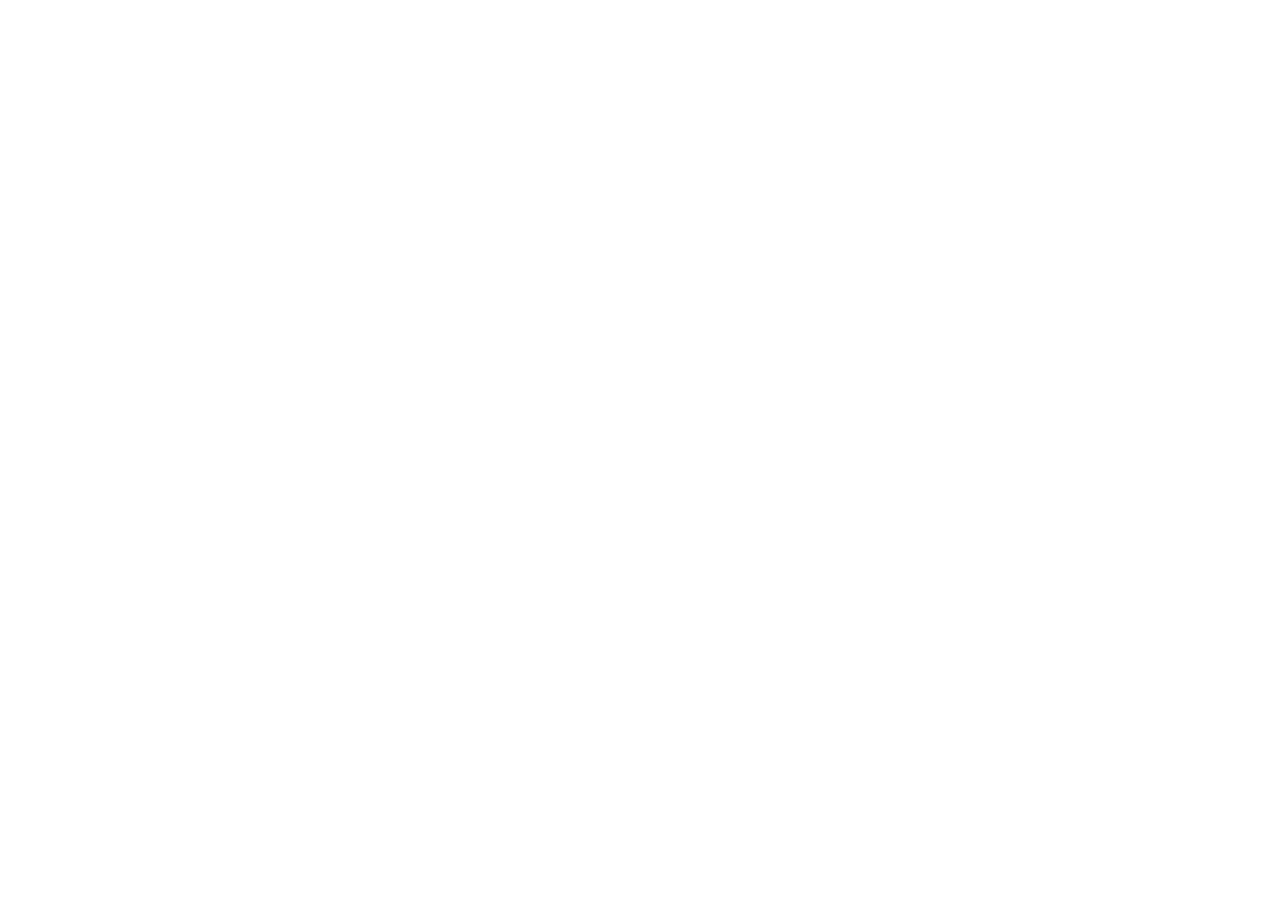
==== src/html/template.html @ 512ae0ca "Initial commit" ====
<!DOCTYPE html>
<html lang="en">
<head>
    <meta charset="UTF-8">
    <meta name="viewport" content="width=device-width, initial-scale=1.0">
    <title>ProjectName</title>
</head>
<body>
</body>
</html>
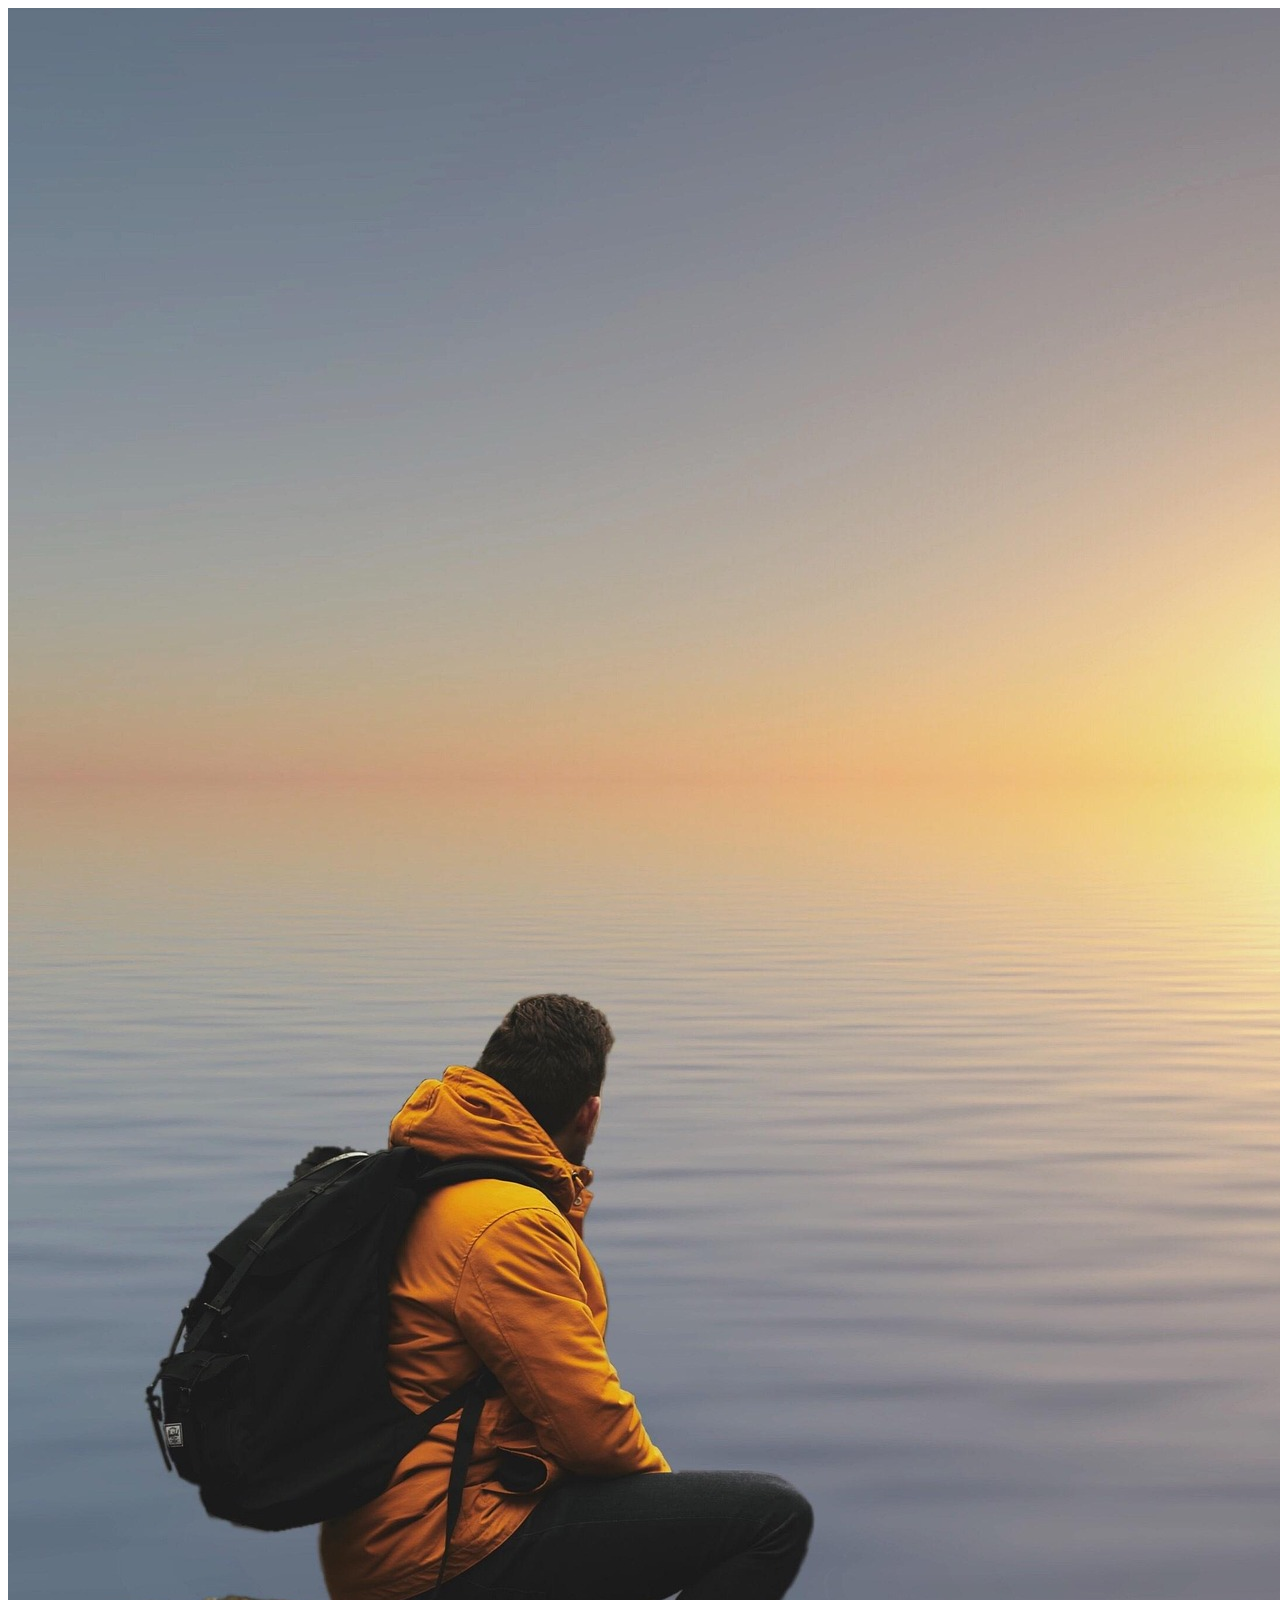
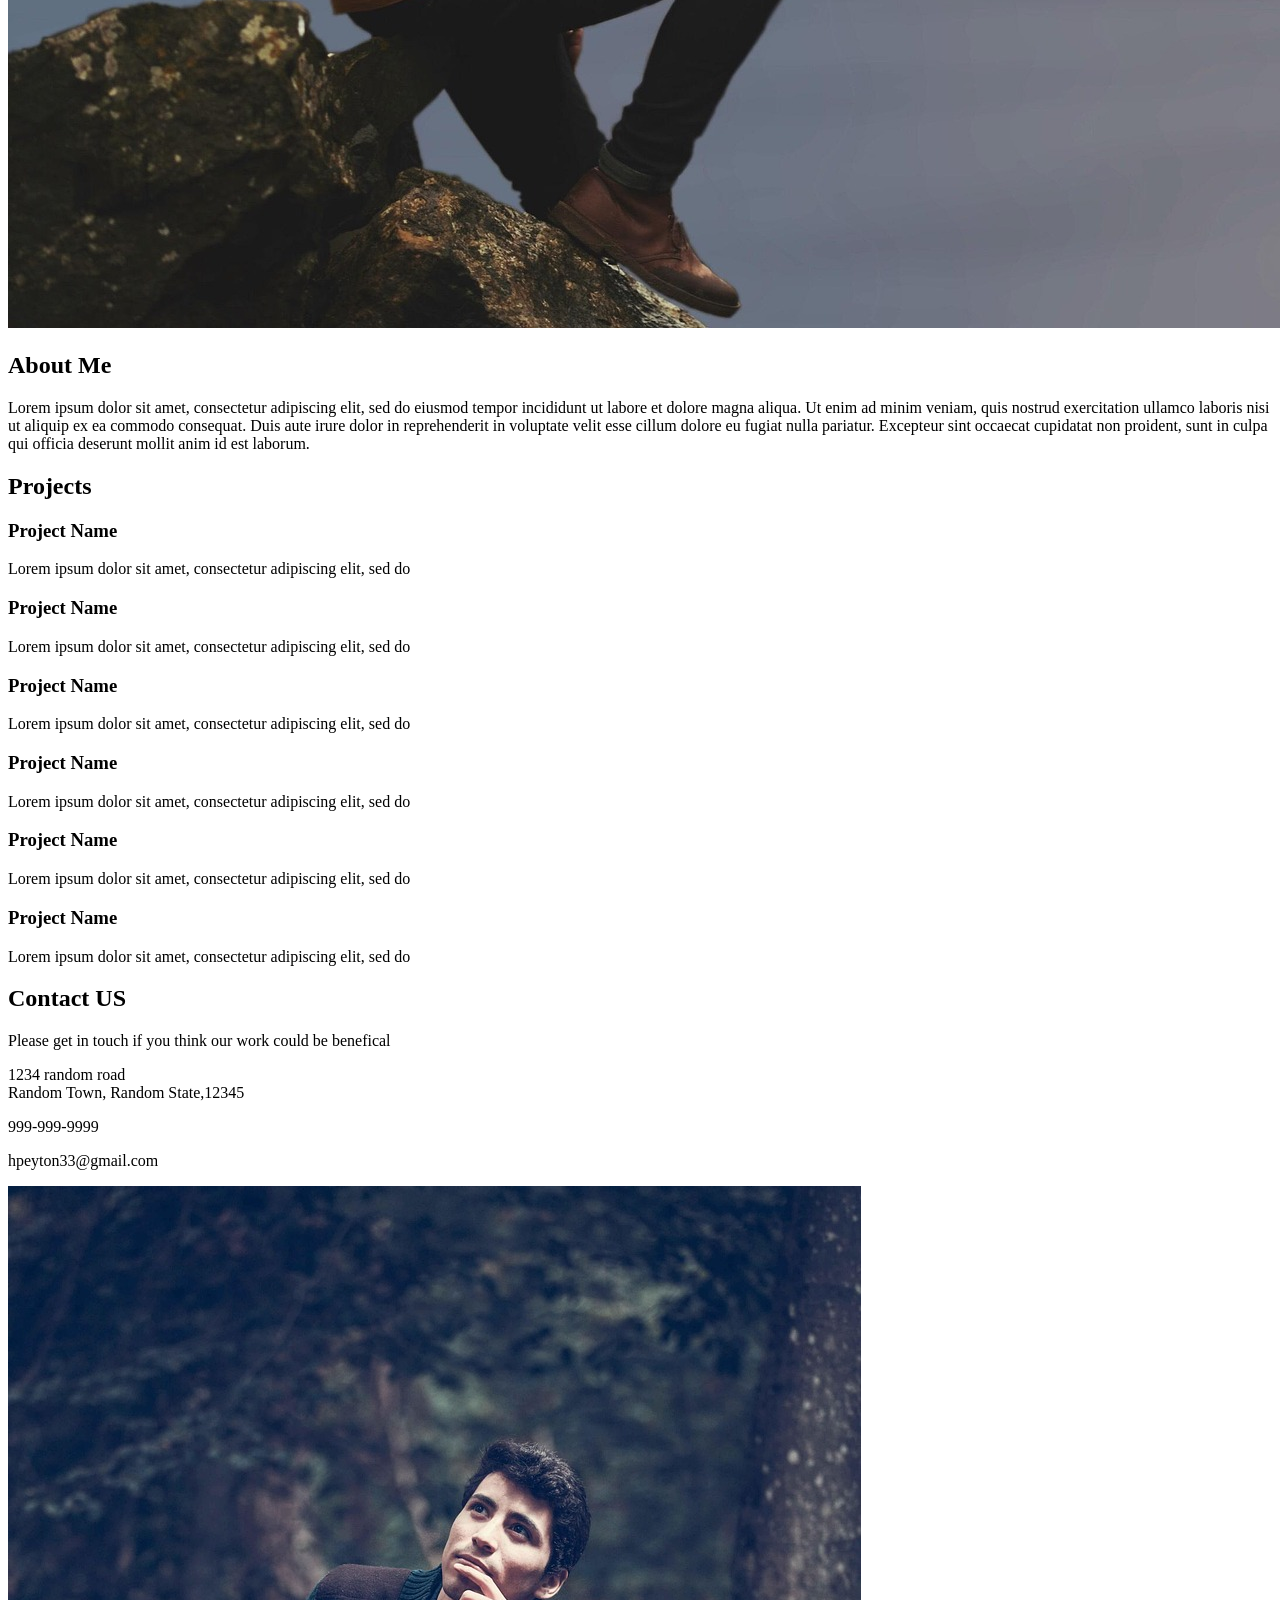
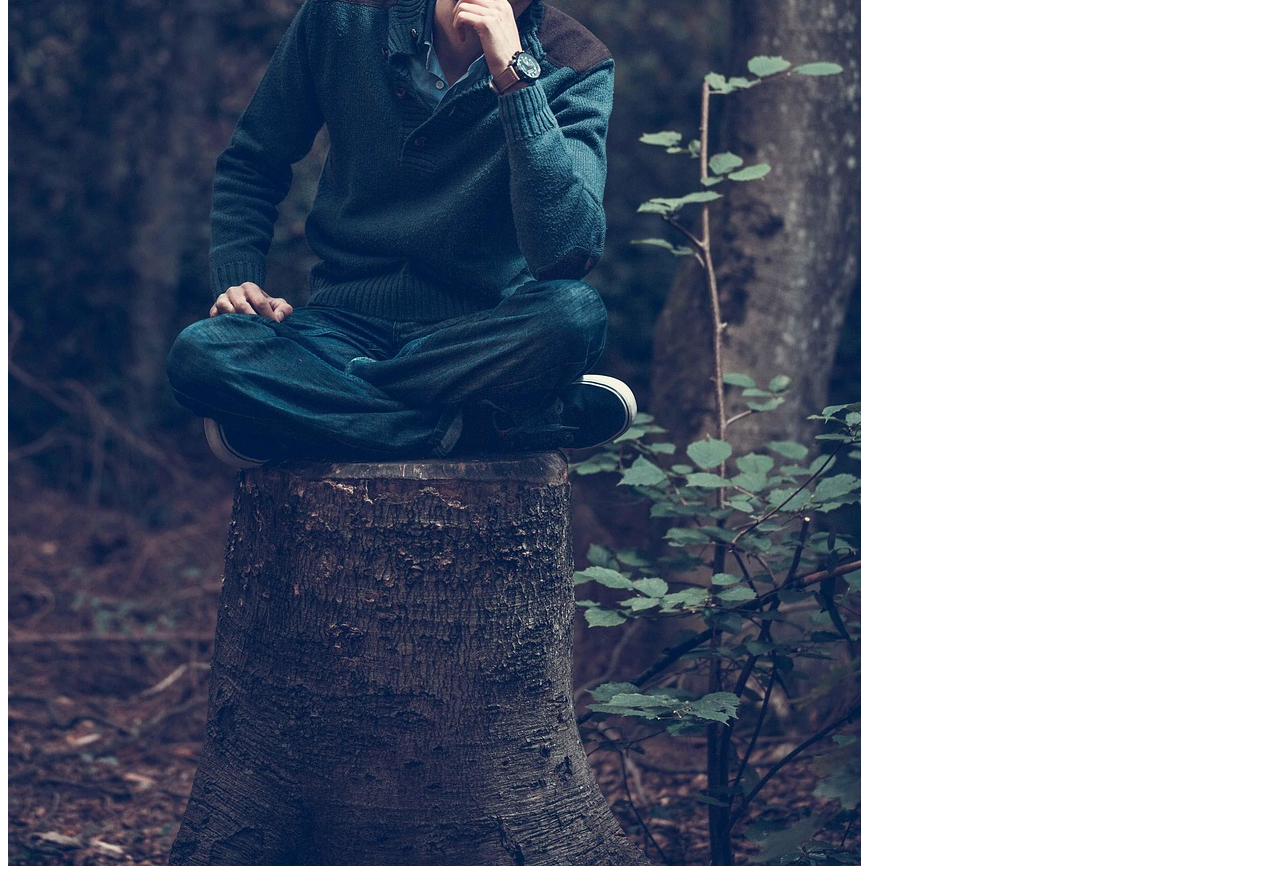
==== commit 80cdfd2f: "desktop layout and styleing" ====
--- a/src/html/template.html
+++ b/src/html/template.html
@@ -3,8 +3,108 @@
 <head>
     <meta charset="UTF-8">
     <meta name="viewport" content="width=device-width, initial-scale=1.0">
-    <title>ProjectName</title>
+    <title>Mock Portolio</title>
 </head>
 <body>
+    <header>
+        <picture>
+             <source media="(max-width:650px)" srcset="../images/3205123-ocean-1919639_640.jpg">
+            <source media="(max-width:1050px)" srcset="../images/3205123-ocean-1919639_1280.jpg">
+            <img src="../images/3205123-ocean-1919639_1920.jpg" alt="Flowers"> 
+        </picture>
+        <div>
+            <h2>About Me</h2>
+            <p>Lorem ipsum dolor sit amet, consectetur adipiscing elit, sed do eiusmod tempor incididunt ut labore et dolore magna aliqua. 
+            Ut enim ad minim veniam, quis nostrud exercitation ullamco laboris nisi ut aliquip ex ea commodo consequat. Duis aute irure dolor in reprehenderit in voluptate velit esse cillum dolore eu fugiat nulla pariatur. Excepteur sint occaecat cupidatat non proident, sunt in culpa qui officia deserunt mollit anim id est laborum.</p>
+            <div class="icon-holder">
+                <i class="devicon-github-original colored" id="github"></i>
+                <i class="devicon-twitter-original" id="twitter"></i>
+                <i class="devicon-linkedin-plain" id="linkedin"></i>
+            </div>
+        </div>
+    </header>
+    <main>
+
+            <h2>Projects</h2>
+            <section>    
+            <section class="card one">
+                <div class="background"></div>
+                <div class="card-bottom">
+            <div class="card-name">
+                <h3>Project Name</h3>
+                <i class="devicon-github-original colored"></i><i class="open-new"></i></div>
+            <p class="cardtext">Lorem ipsum dolor sit amet, consectetur adipiscing elit, sed do</p>
+                </div>
+            </section>
+            <section class="card two">
+                <div class="background"></div>
+                <div>
+            <div class="card-name">
+                <h3>Project Name</h3>
+                <i class="devicon-github-original colored"></i><i class="open-new"></i></div>
+            <p class="cardtext">Lorem ipsum dolor sit amet, consectetur adipiscing elit, sed do</p>
+                </div>
+            </section>
+            <section class="card three">
+                <div class="background"></div>
+                <div>
+            <div class="card-name">
+                <h3>Project Name</h3>
+                <i class="devicon-github-original colored"></i><i class="open-new"></i></div>
+            <p class="cardtext">Lorem ipsum dolor sit amet, consectetur adipiscing elit, sed do</p>
+                </div>
+            </section>
+            <section class="card four">
+                <div class="background"></div>
+                <div>
+            <div class="card-name">
+                <h3>Project Name</h3>
+                <i class="devicon-github-original colored"></i><i class="open-new"></i></div>
+            <p class="cardtext">Lorem ipsum dolor sit amet, consectetur adipiscing elit, sed do</p>
+                </div>
+            </section>
+            <section class="card five">
+                <div class="background"></div>
+                <div>
+            <div class="card-name">
+                <h3>Project Name</h3>
+                <i class="devicon-github-original colored"></i><i class="open-new"></i></div>
+            <p class="cardtext">Lorem ipsum dolor sit amet, consectetur adipiscing elit, sed do</p>
+                </div>
+            </section>
+            <section class="card six">
+                <div class="background"></div>
+                <div>
+            <div class="card-name">
+                <h3>Project Name</h3>
+                <i class="devicon-github-original colored"></i><i class="open-new"></i></div>
+            <p class="cardtext">Lorem ipsum dolor sit amet, consectetur adipiscing elit, sed do</p>
+                </div>
+            </section>
+            </section>
+    </main>
+    <footer>
+    <section>
+        <h2>Contact US</h2>
+        <p>Please get in touch if you think our work could be benefical</p>
+        <p>1234 random road <br>
+        Random Town, Random State,12345 <br>
+        </p>
+        <div class="phone-email-holder">
+            <div class="phone-holder"><i class="phone-icon"></i><p>999-999-9999</p></div>
+            <div class="email-holder"><i class="email-icon"></i><p>hpeyton33@gmail.com</p></div>
+        </div>
+        <div class="icon-holder-footer">
+                <i class="devicon-github-original colored" id="github"></i>
+                <i class="devicon-twitter-original" id="twitter"></i>
+                <i class="devicon-linkedin-plain" id="linkedin"></i>
+        </div>
+    </section>
+    <picture class="contact-us-picture">
+         <source media="(max-width:640px)" srcset="../images/carlosalvarenga-man-1276384_640.jpg">
+         <source media="(max-width:1280px)" srcset="../images/carlosalvarenga-man-1276384_1280.jpg">
+         <img class="contact-us-image" src="../images/carlosalvarenga-man-1276384_1280.jpg" alt="picture of a man thinking"> 
+    </picture>
+    </footer>
 </body>
 </html>
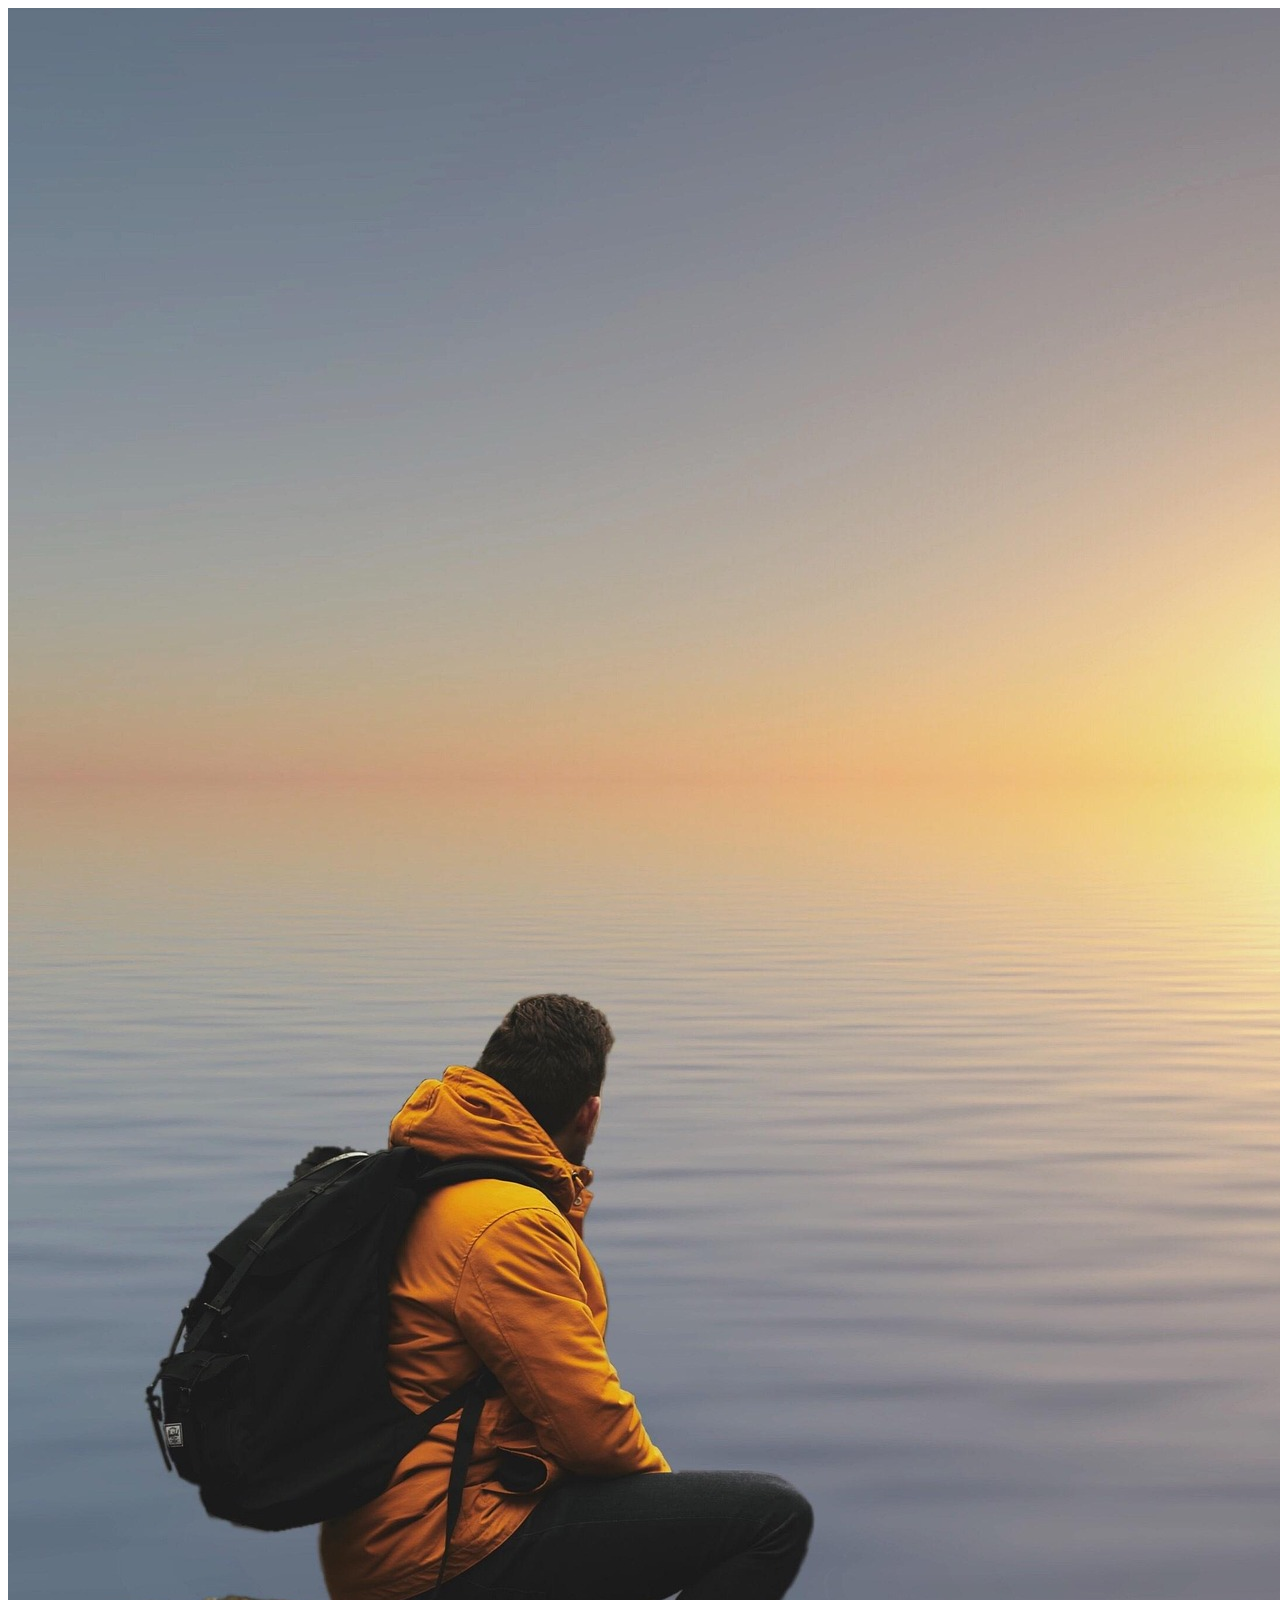
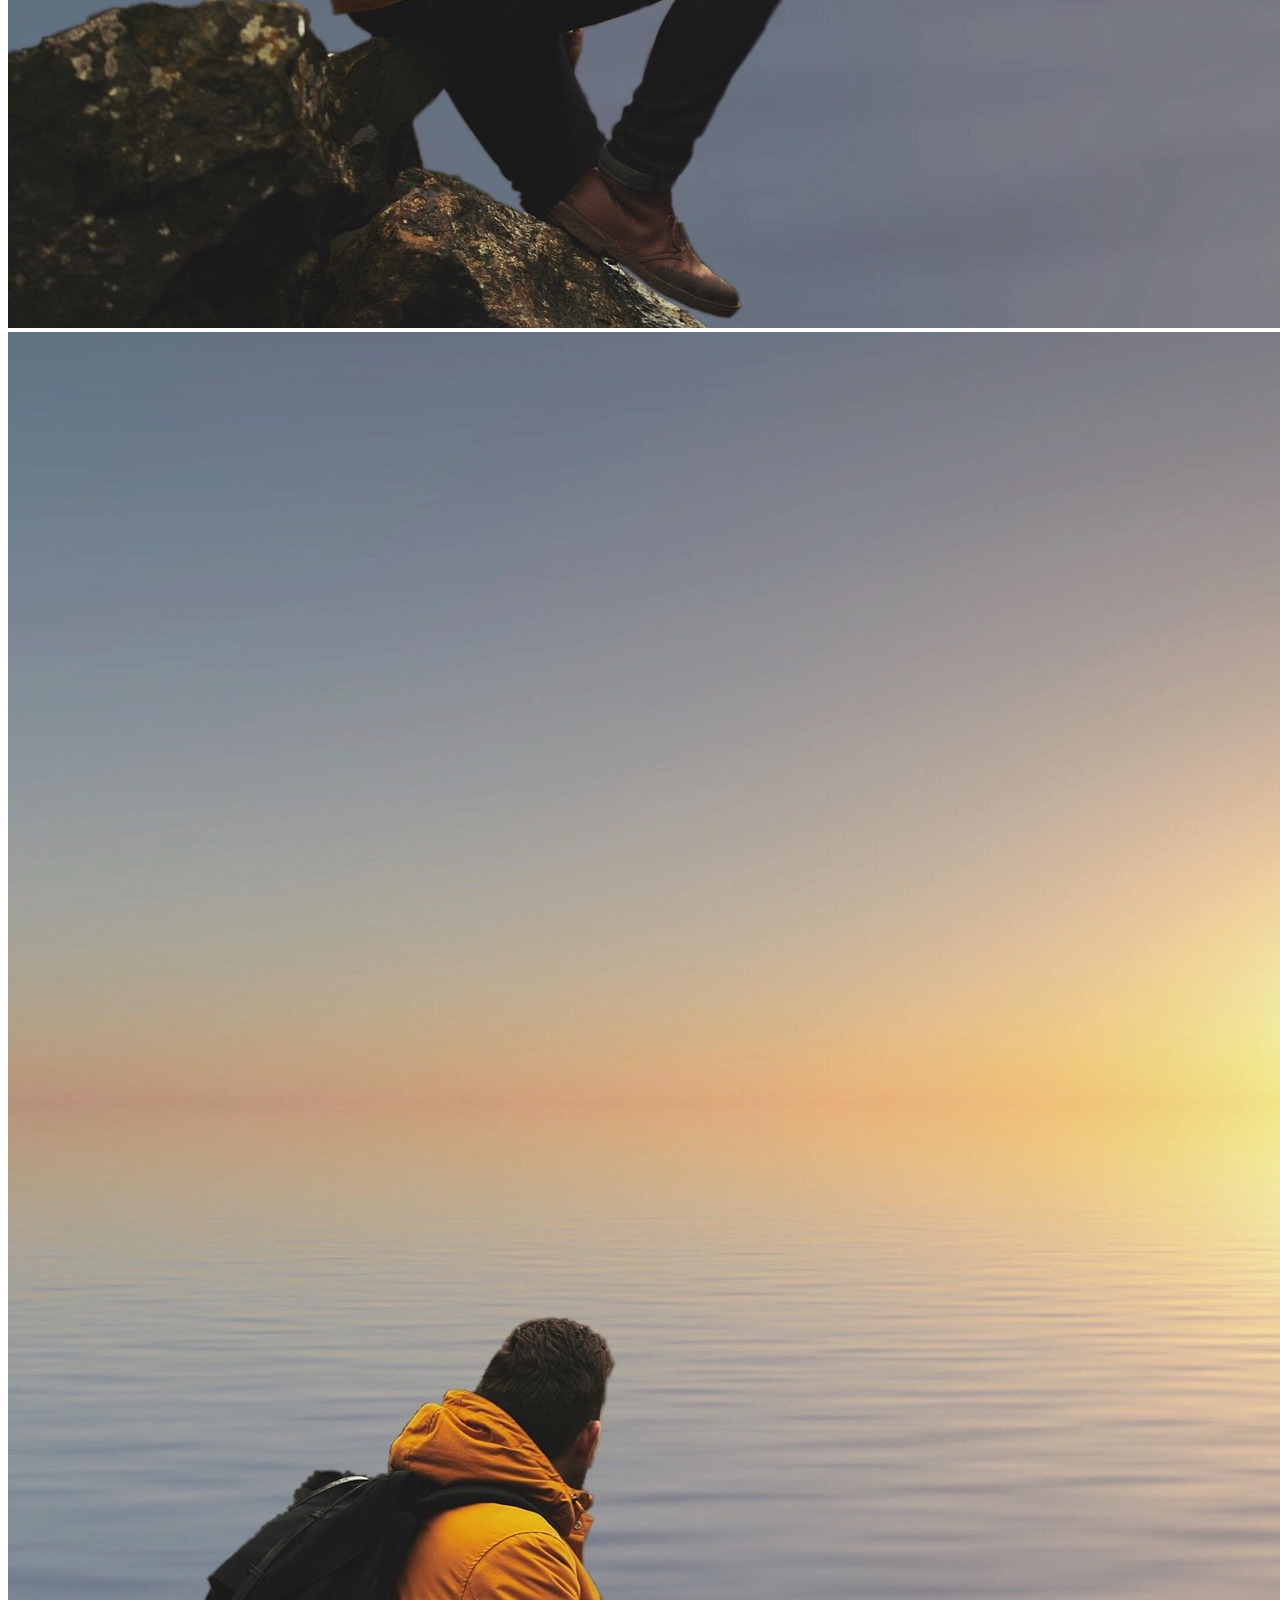
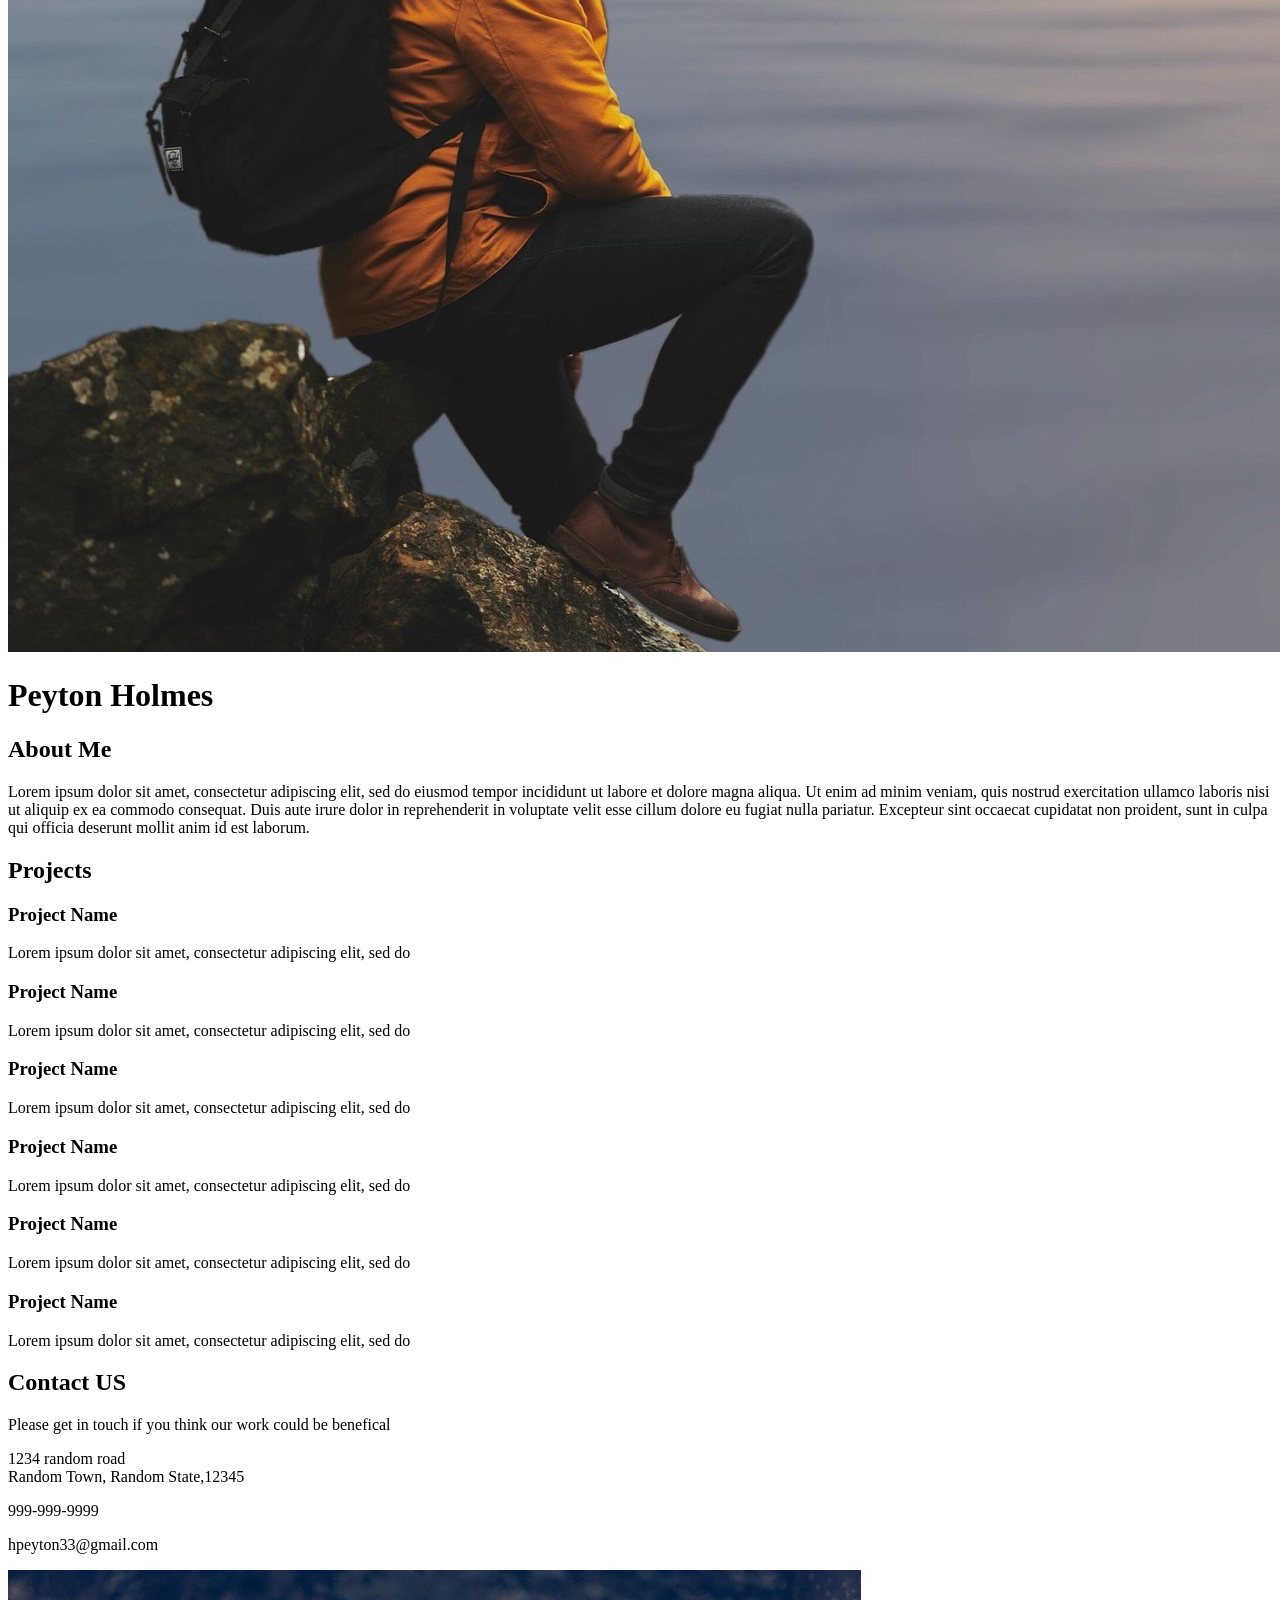
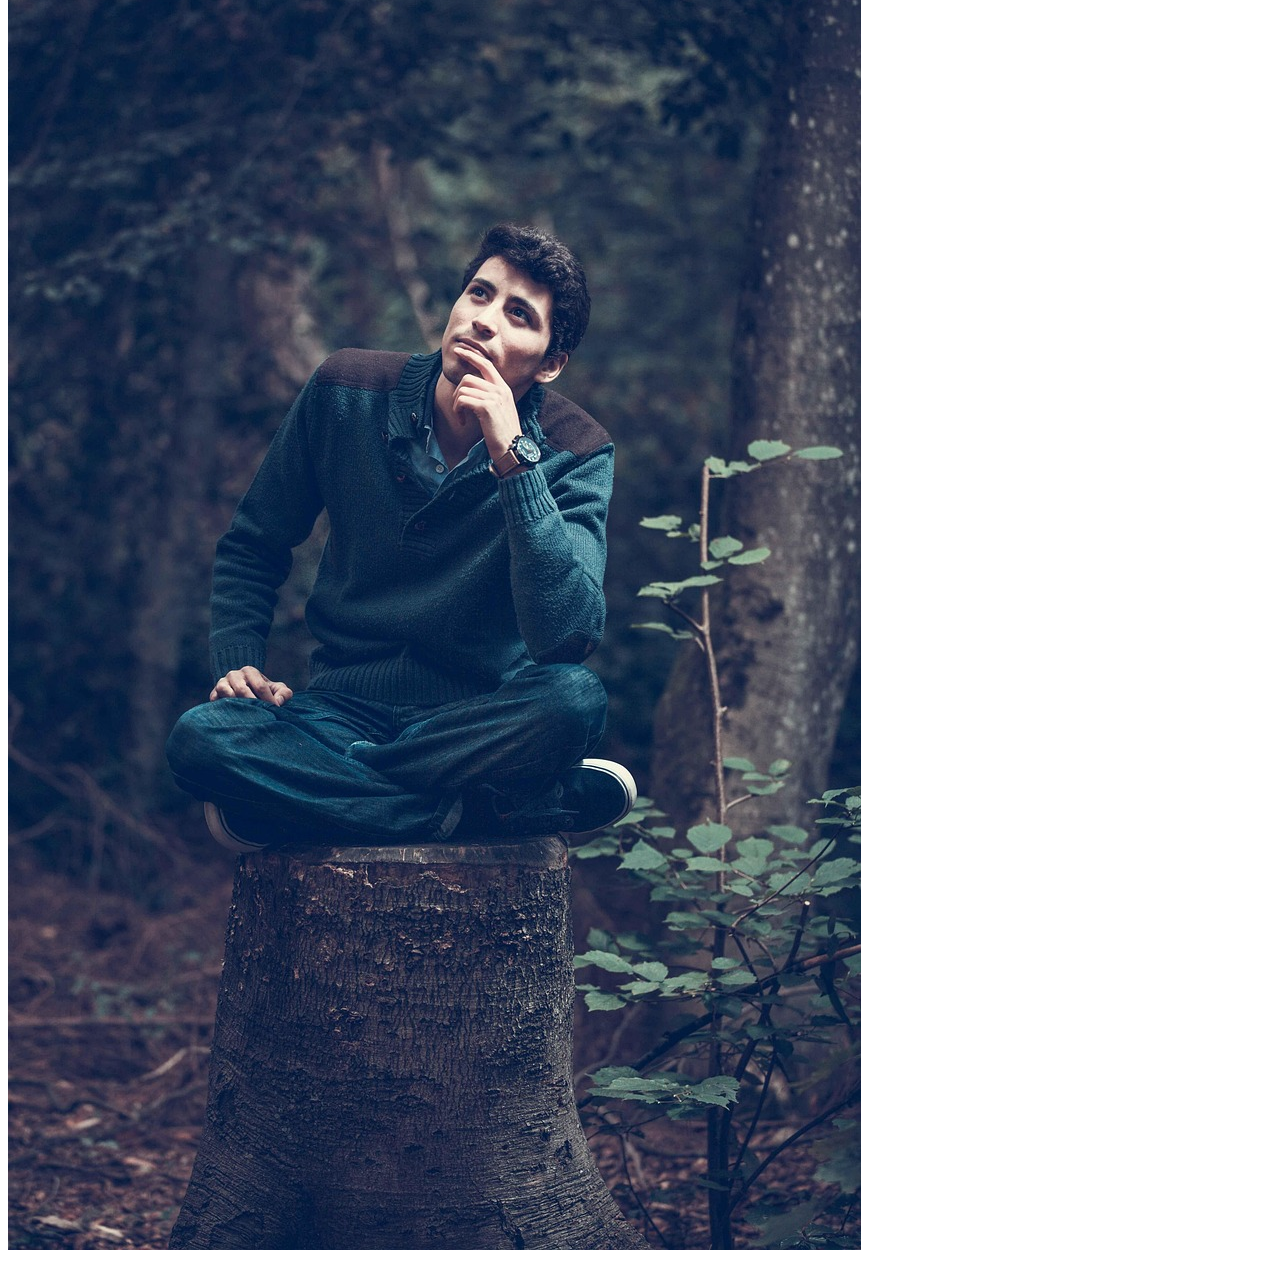
==== commit accec7df: "adjust font sizes adjusted font sives to better scale with responsive viewpowints between breakpoint" ====
--- a/src/html/template.html
+++ b/src/html/template.html
@@ -7,12 +7,18 @@
 </head>
 <body>
     <header>
-        <picture>
+        <picture class="picture-desktop">
              <source media="(max-width:650px)" srcset="../images/3205123-ocean-1919639_640.jpg">
             <source media="(max-width:1050px)" srcset="../images/3205123-ocean-1919639_1280.jpg">
             <img src="../images/3205123-ocean-1919639_1920.jpg" alt="Flowers"> 
         </picture>
         <div>
+            <picture class="picture-tablet">
+             <source media="(max-width:650px)" srcset="../images/3205123-ocean-1919639_640.jpg">
+            <source media="(max-width:1050px)" srcset="../images/3205123-ocean-1919639_1280.jpg">
+            <img src="../images/3205123-ocean-1919639_1920.jpg" alt="Flowers"> 
+        </picture>
+            <h1 class="title">Peyton Holmes</h1>
             <h2>About Me</h2>
             <p>Lorem ipsum dolor sit amet, consectetur adipiscing elit, sed do eiusmod tempor incididunt ut labore et dolore magna aliqua. 
             Ut enim ad minim veniam, quis nostrud exercitation ullamco laboris nisi ut aliquip ex ea commodo consequat. Duis aute irure dolor in reprehenderit in voluptate velit esse cillum dolore eu fugiat nulla pariatur. Excepteur sint occaecat cupidatat non proident, sunt in culpa qui officia deserunt mollit anim id est laborum.</p>
